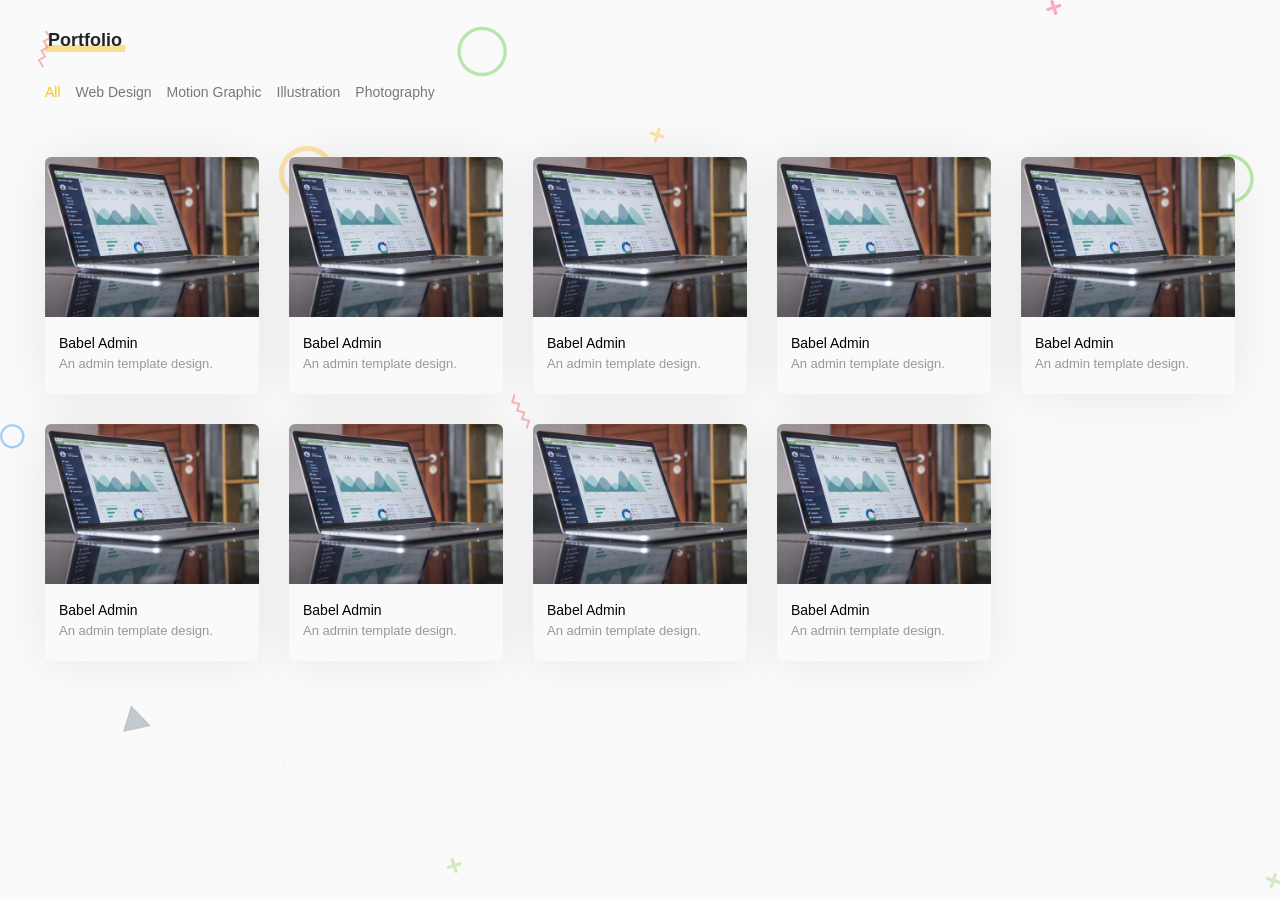
==== test.html @ 8c53a817 "index" ====
<!DOCTYPE html>
<html lang="en">
  <head>
    <meta charset="UTF-8" />
    <meta name="viewport" content="width=device-width, initial-scale=1.0" />
    <title>Document</title>
    <link
      rel="stylesheet"
      href="https://cdn.jsdelivr.net/npm/bootstrap@4.0.0/dist/css/bootstrap.min.css"
      integrity="sha384-Gn5384xqQ1aoWXA+058RXPxPg6fy4IWvTNh0E263XmFcJlSAwiGgFAW/dAiS6JXm"
      crossorigin="anonymous"
    />
    <!-- link favicon -->
    <link
      rel="stylesheet"
      href="https://cdnjs.cloudflare.com/ajax/libs/font-awesome/6.6.0/css/all.min.css"
    />
    <link rel="stylesheet" href="assets/css/portfolio.css" />
    <link rel="stylesheet" href="assets/css/style.css" />
    <link rel="stylesheet" href="assets/css/reponsive.css" />
  </head>
  <body>
    <div id="portfolio" class="bottom_45">
      <section class="col-md-12">
        <div class="bottom_15 col-md-12 content-header">
          <div class="bottom_30 section-title top_30">
            <span></span>
            <h2>Portfolio</h2>
          </div>
          <div id="filters-container">
            <div class="cbp-filter-item cbp-filter-item-active">All</div>
            <div class="cbp-filter-item">Web Design</div>
            <div class="cbp-filter-item">Motion Graphic</div>
            <div class="cbp-filter-item">Illustration</div>
            <div class="cbp-filter-item">Photography</div>
          </div>
        </div>
        <div class="top_60 cbp">
          <div class="cbp-wrapper-outer">
            <div class="cbp-wrapper">
              <div class="cbp-item webdesign">
                <div class="cbp-item-wrapper">
                  <a href="/" class="cbp-singlePage">
                    <figure>
                      <div class="icon">
                        <i class="fa fa-clone" aria-hidden="true"></i>
                      </div>
                      <img src="assets/image/work-01.e03b5ee2.jpg" alt="" />
                      <figcaption>
                        <span class="title">Babel Admin</span><br />
                        <span class="info">An admin template design.</span>
                      </figcaption>
                    </figure>
                  </a>
                </div>
              </div>
              <div class="cbp-item webdesign">
                <div class="cbp-item-wrapper">
                  <a href="/" class="cbp-singlePage">
                    <figure>
                      <div class="icon">
                        <i class="fa fa-play" aria-hidden="true"></i>
                      </div>
                      <img src="assets/image/work-01.e03b5ee2.jpg" alt="" />
                      <figcaption>
                        <span class="title">Babel Admin</span><br />
                        <span class="info">An admin template design.</span>
                      </figcaption>
                    </figure>
                  </a>
                </div>
              </div>
              <div class="cbp-item webdesign">
                <div class="cbp-item-wrapper">
                  <a href="/" class="cbp-singlePage">
                    <figure>
                      <div class="icon">
                        <i class="fa fa-clone" aria-hidden="true"></i>
                      </div>
                      <img src="assets/image/work-01.e03b5ee2.jpg" alt="" />
                      <figcaption>
                        <span class="title">Babel Admin</span><br />
                        <span class="info">An admin template design.</span>
                      </figcaption>
                    </figure>
                  </a>
                </div>
              </div>
              <div class="cbp-item webdesign">
                <div class="cbp-item-wrapper">
                  <a href="/" class="cbp-singlePage">
                    <figure>
                      <div class="icon">
                        <i class="fa fa-clone" aria-hidden="true"></i>
                      </div>
                      <img src="assets/image/work-01.e03b5ee2.jpg" alt="" />
                      <figcaption>
                        <span class="title">Babel Admin</span><br />
                        <span class="info">An admin template design.</span>
                      </figcaption>
                    </figure>
                  </a>
                </div>
              </div>
              <div class="cbp-item webdesign">
                <div class="cbp-item-wrapper">
                  <a href="/" class="cbp-singlePage">
                    <figure>
                      <div class="icon">
                        <i class="fa fa-play" aria-hidden="true"></i>
                      </div>
                      <img src="assets/image/work-01.e03b5ee2.jpg" alt="" />
                      <figcaption>
                        <span class="title">Babel Admin</span><br />
                        <span class="info">An admin template design.</span>
                      </figcaption>
                    </figure>
                  </a>
                </div>
              </div>
              <div class="cbp-item webdesign">
                <div class="cbp-item-wrapper">
                  <a href="/" class="cbp-singlePage">
                    <figure>
                      <div class="icon">
                        <i class="fa fa-clone" aria-hidden="true"></i>
                      </div>
                      <img src="assets/image/work-01.e03b5ee2.jpg" alt="" />
                      <figcaption>
                        <span class="title">Babel Admin</span><br />
                        <span class="info">An admin template design.</span>
                      </figcaption>
                    </figure>
                  </a>
                </div>
              </div>
              <div class="cbp-item webdesign">
                <div class="cbp-item-wrapper">
                  <a href="/" class="cbp-singlePage">
                    <figure>
                      <div class="icon">
                        <i class="fa fa-clone" aria-hidden="true"></i>
                      </div>
                      <img src="assets/image/work-01.e03b5ee2.jpg" alt="" />
                      <figcaption>
                        <span class="title">Babel Admin</span><br />
                        <span class="info">An admin template design.</span>
                      </figcaption>
                    </figure>
                  </a>
                </div>
              </div>
              <div class="cbp-item webdesign">
                <div class="cbp-item-wrapper">
                  <a href="/" class="cbp-singlePage">
                    <figure>
                      <div class="icon">
                        <i class="fa fa-play" aria-hidden="true"></i>
                      </div>
                      <img src="assets/image/work-01.e03b5ee2.jpg" alt="" />
                      <figcaption>
                        <span class="title">Babel Admin</span><br />
                        <span class="info">An admin template design.</span>
                      </figcaption>
                    </figure>
                  </a>
                </div>
              </div>
              <div class="cbp-item webdesign">
                <div class="cbp-item-wrapper">
                  <a href="/" class="cbp-singlePage">
                    <figure>
                      <div class="icon">
                        <i class="fa fa-clone" aria-hidden="true"></i>
                      </div>
                      <img src="assets/image/work-01.e03b5ee2.jpg" alt="" />
                      <figcaption>
                        <span class="title">Babel Admin</span><br />
                        <span class="info">An admin template design.</span>
                      </figcaption>
                    </figure>
                  </a>
                </div>
              </div>
            </div>
          </div>
        </div>
      </section>
    </div>
  </body>
</html>
---- assets/css/portfolio.css ----
.bottom_45 {
  margin-bottom: 45px;
}
.bottom_15 {
  margin-bottom: 15px;
}
.content-header {
  z-index: 5;
}
.top_30 {
  margin-top: 30px;
}
.bottom_30 {
  margin-bottom: 30px;
}
.section-title {
  padding: 0 3px;
  display: inline-block;
  position: relative;
}
.section-title span {
  background-color: #ffb100 !important;
}
.section-title h2 {
  font-size: 18px;
  font-weight: 600;
  position: relative;
}

#filters-container .cbp-filter-item {
  color: #787878;
  cursor: pointer;
  float: left;
  margin-right: 15px;
  font-size: 14px;
}
.cbp-filter-item-active {
  color: #ffc500 !important;
}
.top_60 {
  margin-top: 60px;
}
.cbp-wrapper {
  display: grid;
  grid-template-columns: repeat(auto-fit, minmax(235px, 1fr));
}
#portfolio .cbp-item {
  padding: 15px !important;
}
#portfolio .cbp-item-wrapper {
  border-radius: 6px;
  display: inline-block;
  overflow: hidden;
  box-shadow: 0 0 48px #04060414;
}
.cbp-item-wrapper {
  width: 100%;
  height: 100%;
  position: relative;
  top: 0;
  left: 0;
}
figure {
  margin: 0;
}
#portfolio .cbp-item figure .icon {
  text-align: center;
  opacity: 0;
  vertical-align: middle;
  margin-top: -20px;
  transition: all 0.3s;
  display: table-cell;
  position: absolute;
  top: 50%;
  left: 0;
  right: 0;
}
.cbp-item {
  /* width: 265px; */
  left: 0px;
  top: 0px;
}
#portfolio .cbp-item figure img,
.work figure {
  width: 100%;
}
.cbp img {
  border: 0;
  width: 100%;
  height: auto;
  display: block;
}
#portfolio .cbp-item figcaption {
  padding: 14px;
}
#portfolio .cbp-item figcaption .title {
  color: #000;
  font-size: 14px;
}
#portfolio .cbp-item figcaption .info {
  color: #989898;
  font-size: 13px;
  line-height: 18px;
  display: block;
}
#portfolio .cbp-item figure .icon i {
  background: #ffc501;
}
#portfolio .cbp-item figure .icon i {
  color: #fff;
  text-align: center;
  text-align: center;
  background: #ffc500;
  border-radius: 50px;
  min-width: 50px;
  padding: 17px 0 16px;
  transition: all 0.3s;
}
#portfolio .cbp-item-wrapper:hover {
  transition: all 0.3s;
  box-shadow: 0 0 20px #04060414;
}
#portfolio .cbp-item:hover figure .icon {
  opacity: 0.9;
  transition: all 0.3s;
  transform: translateY(-25px);
}
.cbp a,
.cbp a:hover,
.cbp a:active {
  outline: 0;
  text-decoration: none;
}
/* button load */
.cbp-l-loadMore-button {
  text-align: center;
}
.top_30 {
  margin-top: 30px;
}
.cbp-l-loadMore-link.site-btn,
.cbp-l-loadMore-defaultText {
  border-radius: 50px;
  border: 0 !important;
  padding: 1px 29px !important;
  font-family: Roboto, sans-serif !important;
  font-size: 14px !important;
  font-weight: 500 !important;
  line-height: 35px !important;
}
.site-btn {
  background: #ffc500;
}
.cbp-l-loadMore-button .cbp-l-loadMore-link {
  color: #000;
  box-shadow: none;
  border: 1px solid #dedede;
  outline: 0;
  min-width: 80px;
  margin-top: 40px;
  padding: 0 30px;
  font: 400 12px / 36px Open Sans, sans-serif;
  text-decoration: none;
  transition: color 0.25s;
  display: inline-block;
}
---- assets/css/style.css ----
* {
  margin: 0;
  bottom: 0;
}
li {
  list-style: none;
}
a {
  vertical-align: baseline;
  background: 0 0;
  margin: 0;
  padding: 0;
  font-size: 100%;
  text-decoration: none !important;
  color:#000
}

article,
aside,
details,
figcaption,
figure,
footer,
header,
hgroup,
menu,
nav,
section {
  display: block;
}
img,
svg {
  vertical-align: middle;
}

body {
  background: #fafafa url(/assets/image/bg.280cef1c.png);
  font-family: Roboto, sans-serif;
  position: relative;
  overflow-x: hidden;
}

.pointer {
  cursor: pointer;
}
.top_60 {
  margin-top: 60px;
}
.profile {
  -o-border-radius: 6px;
  background: #fff;
  border-radius: 6px;
  width: 100%;
  display: inline-block;
  box-shadow: 0 2px 92px #00000012;
}
.profile-name {
  padding: 20px;
  line-height: 18px;
}
.profile .name {
  text-transform: uppercase;
  font-size: 17px;
  font-weight: 700;
}
.profile .job {
  color: #777;
  font-size: 13px;
}
.profile-image {
  clip-path: polygon(0 9%, 100% 0, 100% 94%, 0% 100%);
  margin-top: -18px;
}
.profile-image img {
  width: 100%;
}

/* css timeline */
.profile-information li:first-child:before {
  background: #ffc500;
}
.profile-information li:first-child:after {
  background: url(/assets/image/glasses.3e8381e1.png) 0 0 / 27px 10px no-repeat;
}

.profile-information li:first-child:after {
  content: "";
  background: url(/assets/image/glasses.3e8381e1.png) 0 0 / 27px 10px no-repeat;
  width: 30px;
  height: 10px;
  margin: 16px -15px;
  position: absolute;
  top: 0;
  left: 0;
}
.profile-information li:first-child {
  padding-bottom: 10px;
  padding-left: 30px;
  position: relative;
}
.profile-information li {
  color: #787878;
  border-left: 2px solid #eee;
  padding: 0 0 23px 20px;
  font-size: 14px;
  list-style: none;
}
.profile-information li:last-child {
  border-left: none;
}
.profile-information li:first-child:before {
  border: 0;
  width: 40px;
  height: 40px;
  margin-top: -30px;
  margin-bottom: 20px;
  margin-left: -51px;
  padding: 11px 14px;
  position: relative;
  box-shadow: 0 2px 32px #047bf84d;
}
.timeline li:before,
.profile-information li:before {
  border-color: #ffb100 !important;
}
.profile-information li:before {
  content: "";
  background: #fff;
  border: 2px solid;
  border-radius: 50px;
  width: 8px;
  height: 8px;
  margin-top: 2px;
  margin-left: -25px;
  font-size: 8px;
  font-weight: 400;
  display: block;
  position: absolute;
}
.profile-information li p {
  color: #7f7f7f;
  font-size: 13.5px;
  line-height: 12px;
  margin: 0;
}
.profile-information li span {
  color: #000;
  font-weight: 500;
}
/* css button down load */
.profile .site-btn {
  margin: 18px auto 30px;
  display: block;
}
.site-btn {
  border: none;
  border-radius: 50px;
  padding: 1px 29px;
  font-size: 14px;
  font-weight: 500;
  line-height: 35px;
}
.site-btn.icon {
  text-align: left;
  padding: 1px 6px 1px 19px;
  background: #ffc500;
}
.site-btn.icon i {
  color: #000;
  float: right;
  text-align: center;
  background: #fff;
  border-radius: 50px;
  width: 27px;
  height: 27px;
  margin-top: 4px;
  margin-left: 15px;
  font-size: 11px;
  line-height: 29px;
}

.profile .site-btn:hover {
  background-color: #ffb100;
}

/* css header  */
li {
  list-style: none;
}
header nav {
  background: #fff;
  border-radius: 6px;
  width: 100%;
  height: 70px;
  margin-bottom: 30px;
  line-height: 70px;
  display: inline-block;
  box-shadow: 0 2px 92px #00000012;
}
header nav ul li {
  float: left;
}

header nav a.home-btn {
  color: #fff;
  float: left;
  border-radius: 6px 0 0 6px;
  height: 70px;
  margin-right: 10px;
  padding: 0 24px;
  line-height: 77px;
  transition: all 0.4s;
}
header nav ul li a {
  color: #000;
  padding: 0 10px;
  font-size: 14px;
  font-weight: 700;
  line-height: 73px;
  display: block;
  text-decoration: none;
}
header nav ul li a:hover {
  color: #ffc500;
  text-decoration: none;
}
header nav a.home-btn {
  background: #ffc500;
}
.home-btn i {
  color: #000;
}
.active {
  color: #ffb100;
}

.tabs {
  padding-left: 0;
}

/* nav right */
.site-btn {
  border: 0;
  border-radius: 50px;
  padding: 1px 29px;
  font-size: 14px;
  font-weight: 500;
  line-height: 35px;
  color: #000;
}
.site-btn.icon {
  text-align: left;
  padding: 1px 6px 1px 19px;
  text-decoration: none;
}
header nav .site-btn {
  margin: 18px 18px 0 5px;
}
.pull-right {
  float: right;
}

.site-btn:hover,
.home-btn:hover {
  color: #000;
  background-color: #ffb100;
}

.social-icons a {
  color: #000;
  width: 24px;
  height: 18px;
  font-size: 12px;
  transition: all 0.2s;
  display: inline-block;
}

/* CSS right content */
#content {
  border-radius: 6px;
  min-height: 500px;
  padding: 15px;
}
#content {
  background: #fff;
  box-shadow: 0 2px 92px #00000012;
}
section:last-child {
  border: 0;
}
section.line {
  border-bottom: 1px solid #efefef;
}
section.graybg {
  background: #fafafa;
}
section:last-child {
  border: 0;
}
.padbot_50 {
  padding-bottom: 50px;
}
.padding_50 {
  padding-top: 50px;
}
.padbot_45 {
  padding-bottom: 45px;
}
.padding_30 {
  padding-top: 30px;
}

.section-title {
  padding: 0 3px;
  display: inline-block;
  position: relative;
}
.section-title h2 {
  font-size: 18px;
  font-weight: 600;
  position: relative;
  margin: 0;
  padding: 0;
}
.section-title span {
  opacity: 0.4;
  width: 100%;
  height: 7px;
  position: absolute;
  bottom: 0;
  left: 0;
}
.section-title span {
  background-color: #ffb100;
}
.top_30 {
  margin-top: 30px;
}
p {
  color: #4c4c4c;
  font-size: 13px;
  line-height: 24px;
}
.bottom_45 {
  margin-bottom: 45px;
}
/* My service */
.service {
  background: #fff;
  border-radius: 8px;
  min-height: 186px;
  padding: 20px;
  box-shadow: 0 0 48px #04060414;
}
.services .service span.title {
  font-size: 14px;
  font-weight: 500;
  line-height: 30px;
}
.little-text {
  color: #989898;
  font-weight: 400;
  line-height: 18px;
}

.padding_60 {
  padding-top: 60px;
}

/* skill list */
section {
  padding-left: 30px !important;
  padding-right: 30px !important;
}
.skill-list .progress {
  box-shadow: 0;
  background: #dfdfdf;
  border-radius: 50px;
  width: 100%;
  height: 5px;
  margin: 10px 0 20px;
  display: block;
  position: relative;
  overflow: visible;
}
.skill-list h3 {
  font-size: 12px;
}
.percentage {
  background: #ffc500;
}
.skill-list .progress .percentage {
  border-radius: 50px 0 0 50px;
  position: absolute;
  top: 0;
  bottom: 0;
}

/* CSS footer */
footer .footer {
  color: #fff;
  background: #1e1e1e;
  border-radius: 8px;
  min-height: 70px;
  line-height: 72px;
}
.bottom_30 {
  margin-bottom: 30px;
}
.top_30 {
  margin-top: 30px;
}
footer .footer .name {
  color: #fff;
  font-size: 15px;
}
footer .footer .copyright {
  color: #9c9c9c;
  text-align: right;
  font-size: 12px;
}
---- assets/css/reponsive.css ----
@media screen and (max-width: 768px) {
  .tab {
    display: none;
  }
  .tab:first-child {
    display: block;
  }
  /* .tabs {
    display: flex;
  } */
  #bars {
    z-index: 100;
  }
}

.nav-item-render {
  display: block;
}

.test {
  height: 1000px;
}
/* resposive my service */
@media (width <= 991px) {
  .services .service {
    margin-bottom: 30px;
  }
  .clients .client,
  .own-item {
    margin-bottom: 30px;
  }
  /* .cbp-item {
    display: grid;
    grid-template-columns: 1fr;
    width: 365px;
  } */
}
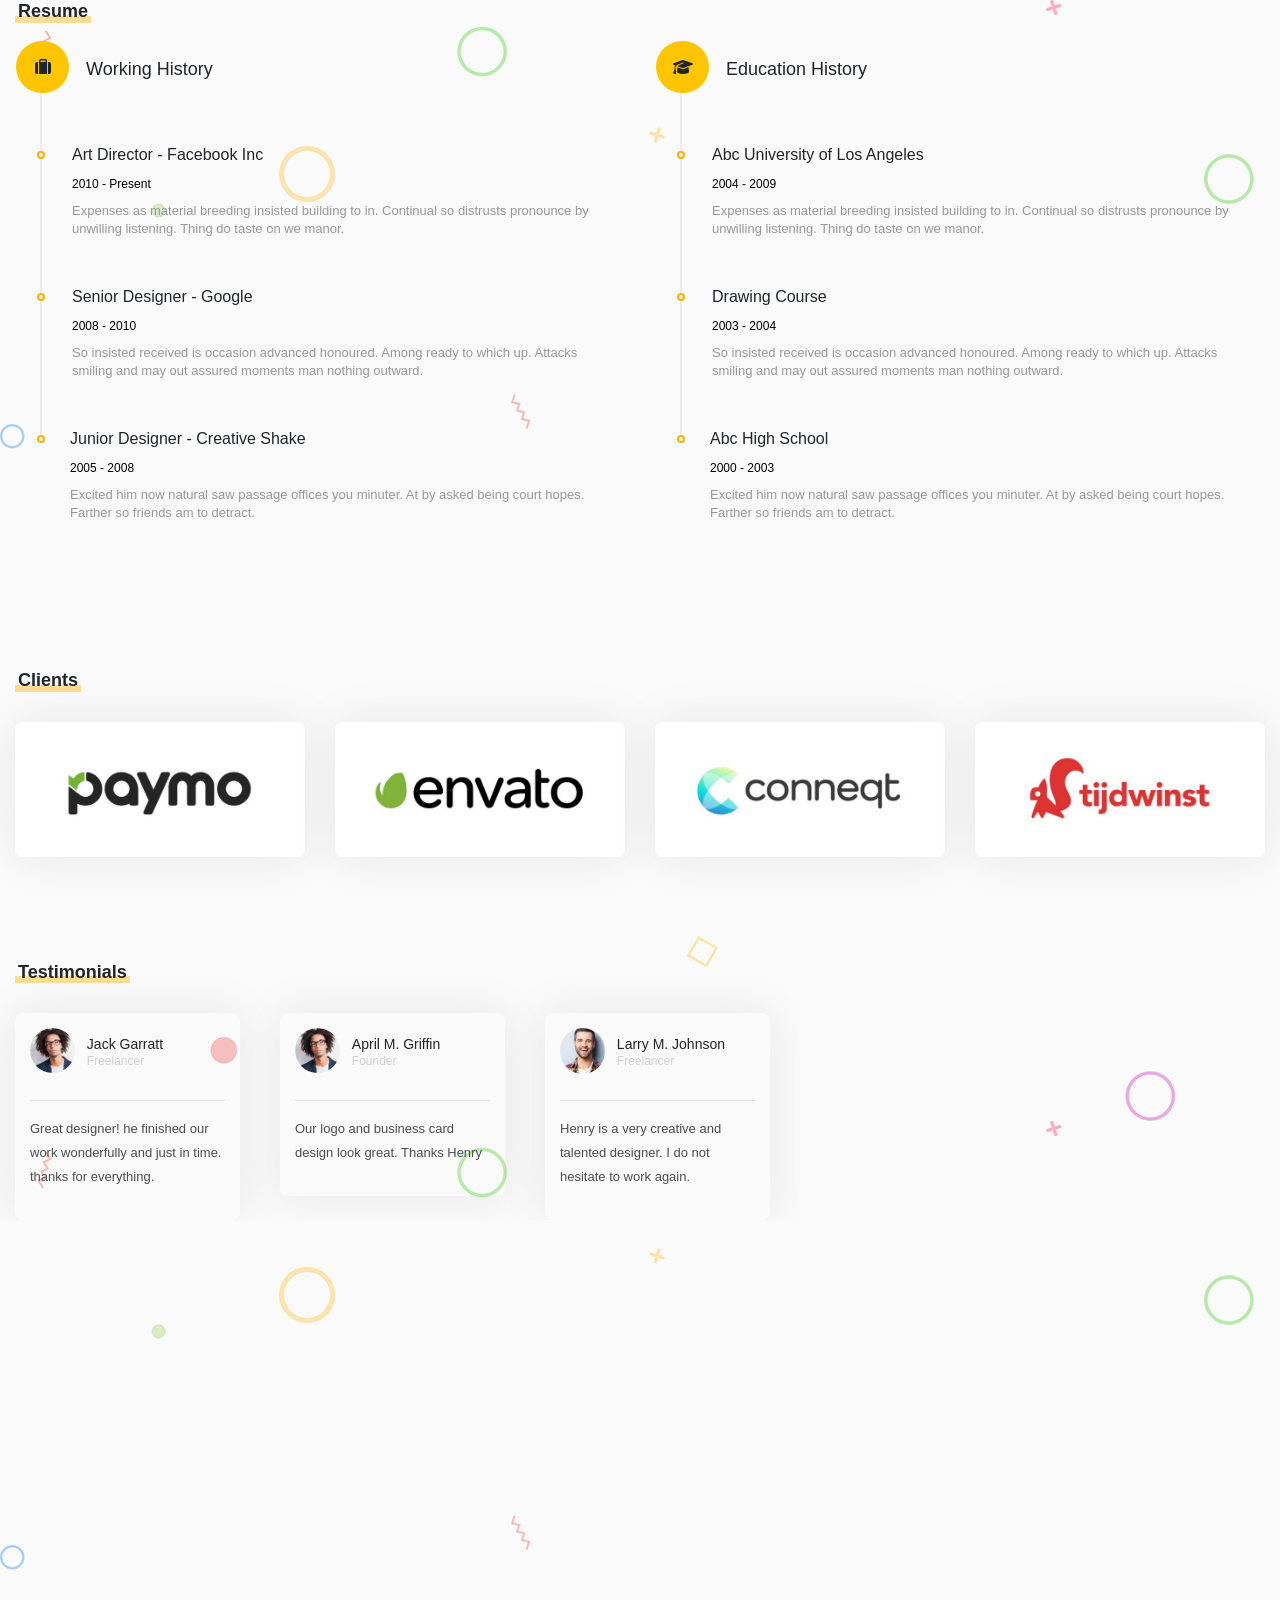
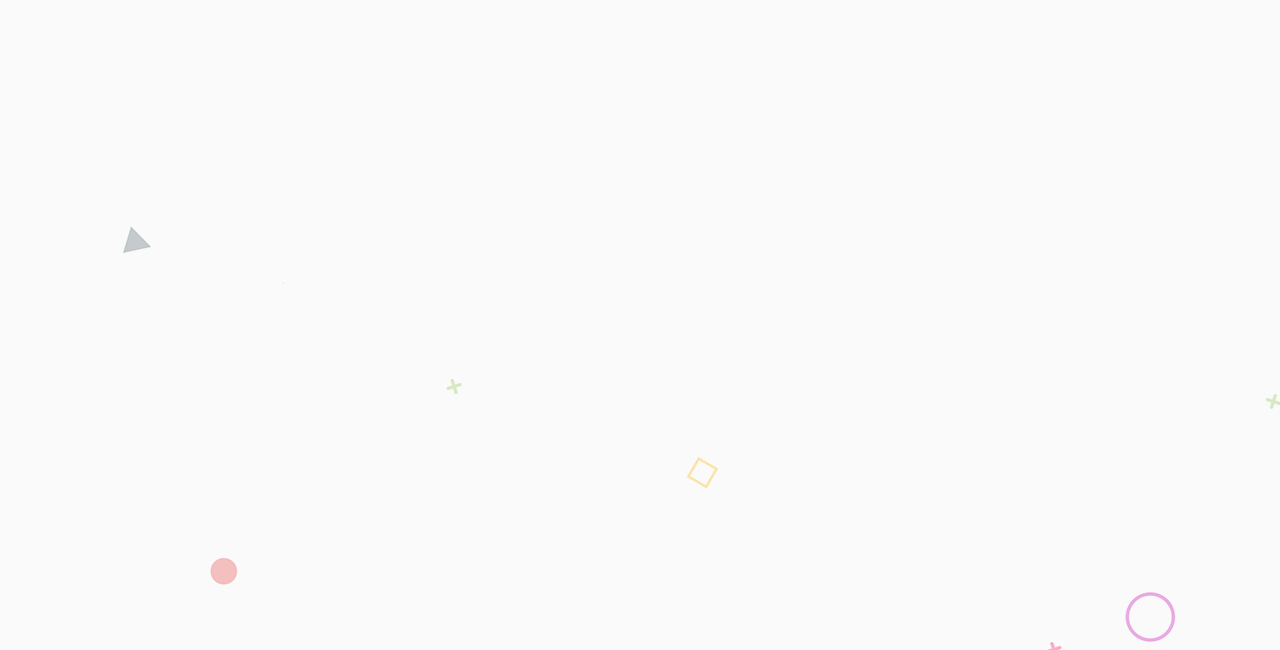
==== commit ecae1682: "responsive" ====
--- a/test.html
+++ b/test.html
@@ -15,177 +15,204 @@
       rel="stylesheet"
       href="https://cdnjs.cloudflare.com/ajax/libs/font-awesome/6.6.0/css/all.min.css"
     />
+    <link rel="stylesheet" href="assets/css/style.css" />
     <link rel="stylesheet" href="assets/css/portfolio.css" />
-    <link rel="stylesheet" href="assets/css/style.css" />
+    <link rel="stylesheet" href="assets/css/resume.css" />
+    <link rel="stylesheet" href="assets/css/blog.css" />
+    <link rel="stylesheet" href="assets/css/contact.css" />
     <link rel="stylesheet" href="assets/css/reponsive.css" />
   </head>
   <body>
-    <div id="portfolio" class="bottom_45">
-      <section class="col-md-12">
-        <div class="bottom_15 col-md-12 content-header">
-          <div class="bottom_30 section-title top_30">
+    <div id="resume">
+      <div class="row">
+        <section class="education">
+          <div class="section-title">
             <span></span>
-            <h2>Portfolio</h2>
-          </div>
-          <div id="filters-container">
-            <div class="cbp-filter-item cbp-filter-item-active">All</div>
-            <div class="cbp-filter-item">Web Design</div>
-            <div class="cbp-filter-item">Motion Graphic</div>
-            <div class="cbp-filter-item">Illustration</div>
-            <div class="cbp-filter-item">Photography</div>
-          </div>
-        </div>
-        <div class="top_60 cbp">
-          <div class="cbp-wrapper-outer">
-            <div class="cbp-wrapper">
-              <div class="cbp-item webdesign">
-                <div class="cbp-item-wrapper">
-                  <a href="/" class="cbp-singlePage">
+            <h2>Resume</h2>
+          </div>
+          <div class="row">
+            <div class="col-md-6 padbot_30 padding_15 working-history">
+              <ul class="col-md-12 timeline top_30">
+                <li>
+                  <i class="fa fa-suitcase"></i>
+                  <h2 class="timeline-title">Working History</h2>
+                </li>
+                <li>
+                  <h3 class="line-title">Art Director - Facebook Inc</h3>
+                  <span>2010 - Present</span>
+                  <p class="little-text">
+                    Expenses as material breeding insisted building to in.
+                    Continual so distrusts pronounce by unwilling listening.
+                    Thing do taste on we manor.
+                  </p>
+                </li>
+                <li>
+                  <h3 class="line-title">Senior Designer - Google</h3>
+                  <span>2008 - 2010</span>
+                  <p class="little-text">
+                    So insisted received is occasion advanced honoured. Among
+                    ready to which up. Attacks smiling and may out assured
+                    moments man nothing outward.
+                  </p>
+                </li>
+                <li>
+                  <h3 class="line-title">Junior Designer - Creative Shake</h3>
+                  <span>2005 - 2008</span>
+                  <p class="little-text">
+                    Excited him now natural saw passage offices you minuter. At
+                    by asked being court hopes. Farther so friends am to
+                    detract.
+                  </p>
+                </li>
+              </ul>
+            </div>
+            <div class="col-md-6 education-history padbot_30 padding_15">
+              <ul class="col-md-12 timeline top_30">
+                <li>
+                  <i class="fa fa-graduation-cap" aria-hidden="true"></i>
+                  <h2 class="timeline-title">Education History</h2>
+                </li>
+                <li>
+                  <h3 class="line-title">Abc University of Los Angeles</h3>
+                  <span>2004 - 2009</span>
+                  <p class="little-text">
+                    Expenses as material breeding insisted building to in.
+                    Continual so distrusts pronounce by unwilling listening.
+                    Thing do taste on we manor.
+                  </p>
+                </li>
+                <li>
+                  <h3 class="line-title">Drawing Course</h3>
+                  <span>2003 - 2004</span>
+                  <p class="little-text">
+                    So insisted received is occasion advanced honoured. Among
+                    ready to which up. Attacks smiling and may out assured
+                    moments man nothing outward.
+                  </p>
+                </li>
+                <li>
+                  <h3 class="line-title">Abc High School</h3>
+                  <span>2000 - 2003</span>
+                  <p class="little-text">
+                    Excited him now natural saw passage offices you minuter. At
+                    by asked being court hopes. Farther so friends am to
+                    detract.
+                  </p>
+                </li>
+              </ul>
+            </div>
+          </div>
+        </section>
+      </div>
+      <div class="row">
+        <section class="clients col-md-12 graybg padbot_45 padding_45">
+          <div class="bottom_30 section-title">
+            <span></span>
+            <h2>Clients</h2>
+          </div>
+          <div class="row">
+            <div class="col-lg-3 col-md-3 col-sm-6 col-xs-12">
+              <div class="client">
+                <img src="assets/image/client-01.476776c4.jpg" alt="" />
+              </div>
+            </div>
+            <div class="col-lg-3 col-md-3 col-sm-6 col-xs-12">
+              <div class="client">
+                <img src="assets/image/client-02.d87a23ab.jpg" alt="" />
+              </div>
+            </div>
+            <div class="col-lg-3 col-md-3 col-sm-6 col-xs-12">
+              <div class="client">
+                <img src="assets/image/client-03.d69017c7.jpg" alt="" />
+              </div>
+            </div>
+            <div class="col-lg-3 col-md-3 col-sm-6 col-xs-12">
+              <div class="client">
+                <img src="assets/image/client-04.1e2c6375.jpg" alt="" />
+              </div>
+            </div>
+          </div>
+        </section>
+      </div>
+      <div class="row">
+        <section class="bottom_30 testimonials">
+          <div class="bottom_30 section-title top_60">
+            <span></span>
+            <h2>Testimonials</h2>
+          </div>
+          <div class="slide row">
+            <div class="slide-item" style="width: 255px">
+              <div class="col-md-12 item">
+                <div class="comment">
+                  <div class="top-section">
                     <figure>
-                      <div class="icon">
-                        <i class="fa fa-clone" aria-hidden="true"></i>
-                      </div>
-                      <img src="assets/image/work-01.e03b5ee2.jpg" alt="" />
-                      <figcaption>
-                        <span class="title">Babel Admin</span><br />
-                        <span class="info">An admin template design.</span>
-                      </figcaption>
+                      <img
+                        src="assets/image/testimonial-1.8a9a67cc.jpg"
+                        alt=""
+                      />
                     </figure>
-                  </a>
+                    <div class="name-info">
+                      <span class="name">Jack Garratt</span>
+                      <span class="job">Freelancer</span>
+                    </div>
+                  </div>
+                  <hr />
+                  <p>
+                    Great designer! he finished our work wonderfully and just in
+                    time. thanks for everything.
+                  </p>
                 </div>
               </div>
-              <div class="cbp-item webdesign">
-                <div class="cbp-item-wrapper">
-                  <a href="/" class="cbp-singlePage">
+            </div>
+            <div class="slide-item" style="width: 255px">
+              <div class="col-md-12 item">
+                <div class="comment">
+                  <div class="top-section">
                     <figure>
-                      <div class="icon">
-                        <i class="fa fa-play" aria-hidden="true"></i>
-                      </div>
-                      <img src="assets/image/work-01.e03b5ee2.jpg" alt="" />
-                      <figcaption>
-                        <span class="title">Babel Admin</span><br />
-                        <span class="info">An admin template design.</span>
-                      </figcaption>
+                      <img
+                        src="assets/image/testimonial-1.8a9a67cc.jpg"
+                        alt=""
+                      />
                     </figure>
-                  </a>
+                    <div class="name-info">
+                      <span class="name">April M. Griffin</span>
+                      <span class="job">Founder</span>
+                    </div>
+                  </div>
+                  <hr />
+                  <p>
+                    Our logo and business card design look great. Thanks Henry
+                  </p>
                 </div>
               </div>
-              <div class="cbp-item webdesign">
-                <div class="cbp-item-wrapper">
-                  <a href="/" class="cbp-singlePage">
+            </div>
+            <div class="slide-item" style="width: 255px">
+              <div class="col-md-12 item">
+                <div class="comment">
+                  <div class="top-section">
                     <figure>
-                      <div class="icon">
-                        <i class="fa fa-clone" aria-hidden="true"></i>
-                      </div>
-                      <img src="assets/image/work-01.e03b5ee2.jpg" alt="" />
-                      <figcaption>
-                        <span class="title">Babel Admin</span><br />
-                        <span class="info">An admin template design.</span>
-                      </figcaption>
+                      <img
+                        src="assets/image/testimonial-3.43b19380.jpg"
+                        alt=""
+                      />
                     </figure>
-                  </a>
+                    <div class="name-info">
+                      <span class="name">Larry M. Johnson</span>
+                      <span class="job">Freelancer</span>
+                    </div>
+                  </div>
+                  <hr />
+                  <p>
+                    Henry is a very creative and talented designer. I do not
+                    hesitate to work again.
+                  </p>
                 </div>
               </div>
-              <div class="cbp-item webdesign">
-                <div class="cbp-item-wrapper">
-                  <a href="/" class="cbp-singlePage">
-                    <figure>
-                      <div class="icon">
-                        <i class="fa fa-clone" aria-hidden="true"></i>
-                      </div>
-                      <img src="assets/image/work-01.e03b5ee2.jpg" alt="" />
-                      <figcaption>
-                        <span class="title">Babel Admin</span><br />
-                        <span class="info">An admin template design.</span>
-                      </figcaption>
-                    </figure>
-                  </a>
-                </div>
-              </div>
-              <div class="cbp-item webdesign">
-                <div class="cbp-item-wrapper">
-                  <a href="/" class="cbp-singlePage">
-                    <figure>
-                      <div class="icon">
-                        <i class="fa fa-play" aria-hidden="true"></i>
-                      </div>
-                      <img src="assets/image/work-01.e03b5ee2.jpg" alt="" />
-                      <figcaption>
-                        <span class="title">Babel Admin</span><br />
-                        <span class="info">An admin template design.</span>
-                      </figcaption>
-                    </figure>
-                  </a>
-                </div>
-              </div>
-              <div class="cbp-item webdesign">
-                <div class="cbp-item-wrapper">
-                  <a href="/" class="cbp-singlePage">
-                    <figure>
-                      <div class="icon">
-                        <i class="fa fa-clone" aria-hidden="true"></i>
-                      </div>
-                      <img src="assets/image/work-01.e03b5ee2.jpg" alt="" />
-                      <figcaption>
-                        <span class="title">Babel Admin</span><br />
-                        <span class="info">An admin template design.</span>
-                      </figcaption>
-                    </figure>
-                  </a>
-                </div>
-              </div>
-              <div class="cbp-item webdesign">
-                <div class="cbp-item-wrapper">
-                  <a href="/" class="cbp-singlePage">
-                    <figure>
-                      <div class="icon">
-                        <i class="fa fa-clone" aria-hidden="true"></i>
-                      </div>
-                      <img src="assets/image/work-01.e03b5ee2.jpg" alt="" />
-                      <figcaption>
-                        <span class="title">Babel Admin</span><br />
-                        <span class="info">An admin template design.</span>
-                      </figcaption>
-                    </figure>
-                  </a>
-                </div>
-              </div>
-              <div class="cbp-item webdesign">
-                <div class="cbp-item-wrapper">
-                  <a href="/" class="cbp-singlePage">
-                    <figure>
-                      <div class="icon">
-                        <i class="fa fa-play" aria-hidden="true"></i>
-                      </div>
-                      <img src="assets/image/work-01.e03b5ee2.jpg" alt="" />
-                      <figcaption>
-                        <span class="title">Babel Admin</span><br />
-                        <span class="info">An admin template design.</span>
-                      </figcaption>
-                    </figure>
-                  </a>
-                </div>
-              </div>
-              <div class="cbp-item webdesign">
-                <div class="cbp-item-wrapper">
-                  <a href="/" class="cbp-singlePage">
-                    <figure>
-                      <div class="icon">
-                        <i class="fa fa-clone" aria-hidden="true"></i>
-                      </div>
-                      <img src="assets/image/work-01.e03b5ee2.jpg" alt="" />
-                      <figcaption>
-                        <span class="title">Babel Admin</span><br />
-                        <span class="info">An admin template design.</span>
-                      </figcaption>
-                    </figure>
-                  </a>
-                </div>
-              </div>
-            </div>
-          </div>
-        </div>
-      </section>
+            </div>
+          </div>
+        </section>
+      </div>
+      <div style="height: 1000px"></div>
     </div>
   </body>
 </html>
--- a/assets/css/style.css
+++ b/assets/css/style.css
@@ -12,7 +12,7 @@
   padding: 0;
   font-size: 100%;
   text-decoration: none !important;
-  color:#000
+  color: #000;
 }
 
 article,
@@ -39,13 +39,53 @@
   position: relative;
   overflow-x: hidden;
 }
+.bottom_15 {
+  margin-bottom: 15px;
+}
+.top_15 {
+  margin-top: 15px;
+}
+.padbot_50 {
+  padding-bottom: 50px;
+}
+.padding_50 {
+  padding-top: 50px;
+}
+.padbot_45 {
+  padding-bottom: 45px;
+}
+.padding_30 {
+  padding-top: 30px;
+}
+.bottom_15 {
+  margin-bottom: 15px;
+}
+.padding_45 {
+  padding-top: 45px;
+}
+.padbot_30 {
+  padding-bottom: 30px;
+}
+.top_30 {
+  margin-top: 30px;
+}
+.top_60 {
+  margin-top: 60px;
+}
+.bottom_30 {
+  margin-bottom: 30px;
+}
+.bottom_45 {
+  margin-bottom: 45px;
+}
+.padding_60 {
+  padding-top: 60px;
+}
 
 .pointer {
   cursor: pointer;
 }
-.top_60 {
-  margin-top: 60px;
-}
+
 .profile {
   -o-border-radius: 6px;
   background: #fff;
@@ -160,6 +200,9 @@
   font-weight: 500;
   line-height: 35px;
 }
+.site-btn {
+  background: #ffc500;
+}
 .site-btn.icon {
   text-align: left;
   padding: 1px 6px 1px 19px;
@@ -297,18 +340,6 @@
 section:last-child {
   border: 0;
 }
-.padbot_50 {
-  padding-bottom: 50px;
-}
-.padding_50 {
-  padding-top: 50px;
-}
-.padbot_45 {
-  padding-bottom: 45px;
-}
-.padding_30 {
-  padding-top: 30px;
-}
 
 .section-title {
   padding: 0 3px;
@@ -333,17 +364,13 @@
 .section-title span {
   background-color: #ffb100;
 }
-.top_30 {
-  margin-top: 30px;
-}
+
 p {
   color: #4c4c4c;
   font-size: 13px;
   line-height: 24px;
 }
-.bottom_45 {
-  margin-bottom: 45px;
-}
+
 /* My service */
 .service {
   background: #fff;
@@ -361,10 +388,6 @@
   color: #989898;
   font-weight: 400;
   line-height: 18px;
-}
-
-.padding_60 {
-  padding-top: 60px;
 }
 
 /* skill list */
@@ -404,12 +427,7 @@
   min-height: 70px;
   line-height: 72px;
 }
-.bottom_30 {
-  margin-bottom: 30px;
-}
-.top_30 {
-  margin-top: 30px;
-}
+
 footer .footer .name {
   color: #fff;
   font-size: 15px;
--- a/assets/css/portfolio.css
+++ b/assets/css/portfolio.css
@@ -7,12 +7,7 @@
 .content-header {
   z-index: 5;
 }
-.top_30 {
-  margin-top: 30px;
-}
-.bottom_30 {
-  margin-bottom: 30px;
-}
+
 .section-title {
   padding: 0 3px;
   display: inline-block;
@@ -37,9 +32,7 @@
 .cbp-filter-item-active {
   color: #ffc500 !important;
 }
-.top_60 {
-  margin-top: 60px;
-}
+
 .cbp-wrapper {
   display: grid;
   grid-template-columns: repeat(auto-fit, minmax(235px, 1fr));
@@ -148,9 +141,7 @@
   font-weight: 500 !important;
   line-height: 35px !important;
 }
-.site-btn {
-  background: #ffc500;
-}
+
 .cbp-l-loadMore-button .cbp-l-loadMore-link {
   color: #000;
   box-shadow: none;
--- a/assets/css/resume.css
+++ b/assets/css/resume.css
@@ -0,0 +1,136 @@
+ul.timeline {
+  margin-left: 10px;
+}
+
+.timeline li:first-child {
+  padding: 0 0 60px 19px;
+}
+.timeline li {
+  border-left: 2px solid #ececec;
+  padding: 0 0 40px 30px;
+  list-style: none;
+}
+
+li:first-child:before {
+  background: 0 0;
+  border: 0;
+  position: relative;
+}
+li:before,
+ul.profile-information li:before {
+  border-color: #ffb100;
+}
+.timeline li:first-child:before {
+  display: none;
+}
+.timeline li:before {
+  content: "";
+  background: #fff;
+  border: 2px solid;
+  border-radius: 50px;
+  width: 8px;
+  height: 8px;
+  margin-top: -1px;
+  margin-left: -35px;
+  font-size: 8px;
+  font-weight: 400;
+  display: block;
+  position: absolute;
+}
+.timeline-title {
+  margin-left: 25px;
+  font-size: 18px;
+  font-weight: 500;
+  line-height: 30px;
+}
+.timeline li:first-child i {
+  background: #ffc500;
+}
+.timeline li:first-child i {
+  float: left;
+  text-align: center;
+  background: #ffc500;
+  border-radius: 30px;
+  width: 53px;
+  margin: -13px -45px;
+  padding: 18px 16px;
+}
+.timeline li:last-child {
+  border-left: none;
+}
+.timeline li:last-child:before {
+  margin-left: -33px;
+}
+
+.timeline li .line-title {
+  font-size: 16px;
+  line-height: 6px;
+}
+.timeline li span {
+  padding: 9px 0;
+  font-size: 12px;
+  display: block;
+  color: #000;
+}
+.little-text {
+  color: #989898;
+  font-weight: 400;
+  line-height: 18px;
+}
+
+.clients .client {
+  background: #fff;
+  border-radius: 8px;
+  width: 100%;
+  padding: 26px 16px;
+  box-shadow: 0 0 48px #04060414;
+}
+.clients .client img {
+  width: 100%;
+}
+.testimonials {
+  overflow: hidden;
+}
+/* slide */
+.testimonials .comment .top-section {
+  display: inline-block;
+}
+.slide .slide-item {
+  float: left;
+}
+.slide {
+  gap: 10px;
+  justify-content: center;
+}
+.testimonials .comment {
+  border-radius: 8px;
+  width: 100%;
+  padding: 15px;
+  box-shadow: 0 0 48px #04060414;
+}
+.testimonials .comment .top-section {
+  display: inline-block;
+}
+.testimonials .comment .top-section figure {
+  float: left;
+  border-radius: 50px;
+  width: 23%;
+  overflow: hidden;
+}
+.testimonials .comment .top-section .name-info {
+  float: left;
+  width: 68%;
+  padding: 8px 12px;
+  line-height: 15px;
+}
+.testimonials .comment .top-section figure img {
+  width: 100%;
+}
+.testimonials .comment .top-section .name-info .name {
+  font-size: 14px;
+  font-weight: 500;
+}
+.testimonials .comment .top-section .name-info .job {
+  color: #d0d0d0;
+  font-size: 12px;
+}
--- a/assets/css/blog.css
+++ b/assets/css/blog.css
@@ -0,0 +1,168 @@
+#blog section {
+  padding-left: 15px !important;
+  padding-right: 15px !important;
+}
+section:last-child {
+  border: 0;
+}
+
+.content-header {
+  z-index: 5;
+}
+
+.section-title {
+  padding: 0 3px;
+  display: inline-block;
+  position: relative;
+}
+.section-title span {
+  background-color: #ffb100 !important;
+}
+.section-title h2 {
+  font-size: 18px;
+  font-weight: 600;
+  position: relative;
+}
+
+#filters-container .blog-filter-item {
+  color: #787878;
+  cursor: pointer;
+  float: left;
+  margin-right: 15px;
+  font-size: 14px;
+}
+.blog-filter-item-active {
+  color: #ffc500 !important;
+}
+
+.blog-wrapper {
+  display: grid;
+  grid-template-columns: repeat(3, minmax(235px, 1fr));
+}
+#blog .blog-item {
+  padding: 15px !important;
+}
+#blog .blog-item-wrapper {
+  border-radius: 6px;
+  display: inline-block;
+  overflow: hidden;
+  box-shadow: 0 0 48px #04060414;
+}
+.blog-item-wrapper {
+  width: 100%;
+  height: 100%;
+  position: relative;
+  top: 0;
+  left: 0;
+  height: auto;
+}
+
+#blog .blog-item figure .icon {
+  text-align: center;
+  opacity: 0;
+  vertical-align: middle;
+  margin-top: -20px;
+  transition: all 0.3s;
+  display: table-cell;
+  position: absolute;
+  top: 50%;
+  left: 0;
+  right: 0;
+}
+.blog-item {
+  /* width: 265px; */
+  left: 0px;
+  top: 0px;
+}
+.blog-item:nth-child(4) {
+  margin-top: -40px;
+}
+.blog-item:nth-child(5),
+.blog-item:nth-child(6) {
+  margin-top: -20px;
+}
+#blog .blog-item figure img,
+.work figure {
+  width: 100%;
+}
+.blog img {
+  border: 0;
+  width: 100%;
+  height: auto;
+  display: block;
+}
+
+#blog a.blog-box .blog-box-info {
+  padding: 15px;
+}
+#blog .blog-box span.category {
+  color: #afafaf;
+  font-size: 13px;
+}
+#blog .blog-box .title {
+  color: #000;
+  padding: 2px 0 4px;
+  font-size: 15px;
+  line-height: 20px;
+  font-weight: 550;
+}
+#blog a.blog-box .blog-box-info .little-text {
+  padding: 5px 0;
+}
+.little-text {
+  color: #989898;
+  font-weight: 400;
+  line-height: 18px;
+  font-size: 13px;
+}
+#blog .blog-box span.date {
+  font-family: arial;
+  font-size: 11px;
+  color: #505050 !important;
+}
+
+#blog .blog-item-wrapper:hover {
+  transition: all 0.3s;
+  box-shadow: 0 0 20px #04060414;
+}
+#blog .blog-item:hover figure .icon {
+  opacity: 0.9;
+  transition: all 0.3s;
+  transform: translateY(-25px);
+}
+.blog a,
+.blog a:hover,
+.blog a:active {
+  outline: 0;
+  text-decoration: none;
+}
+
+/* button load */
+.blog-l-loadMore-button {
+  text-align: center;
+}
+
+.blog-l-loadMore-link.site-btn,
+.blog-l-loadMore-defaultText {
+  border-radius: 50px;
+  border: 0 !important;
+  padding: 1px 29px !important;
+  font-family: Roboto, sans-serif !important;
+  font-size: 14px !important;
+  font-weight: 500 !important;
+  line-height: 35px !important;
+}
+
+.blog-l-loadMore-button .blog-l-loadMore-link {
+  color: #000;
+  box-shadow: none;
+  border: 1px solid #dedede;
+  outline: 0;
+  min-width: 80px;
+  margin-top: 40px;
+  padding: 0 30px;
+  font: 400 12px / 36px Open Sans, sans-serif;
+  text-decoration: none;
+  transition: color 0.25s;
+  display: inline-block;
+}
--- a/assets/css/contact.css
+++ b/assets/css/contact.css
@@ -0,0 +1,66 @@
+.site-form .site-input {
+  color: #000;
+  border: 0;
+  border-bottom: 1px solid #dfdfdf;
+  outline: 0;
+  width: 100%;
+  height: 45px;
+  margin-bottom: 15px;
+  padding-left: 10px;
+  font-size: 13px;
+}
+.site-form .site-area {
+  border: 0;
+  border-bottom: 1px solid #dfdfdf;
+  width: 100%;
+  min-height: 100px;
+  margin-bottom: 15px;
+  padding: 20px 0 0 10px;
+  font-size: 13px;
+}
+
+.contact-info ul {
+  padding: 0;
+}
+.contact-info ul li span {
+  color: #000;
+}
+.contact-info ul li {
+  color: #787878;
+  font-size: 14px;
+  line-height: 34px;
+  list-style: none;
+}
+.social-icons a:hover {
+  font-size: 14px;
+}
+.fb:hover {
+  transition: all 0.2s;
+  color: #3b5998;
+}
+.tw:hover {
+  transition: all 0.2s;
+  color: #55acee;
+}
+.ins:hover {
+  transition: all 0.2s;
+  color: #ea4c89;
+}
+.dr:hover {
+  transition: all 0.2s;
+  color: #ea4c89;
+}
+.contact-map iframe {
+  width: 100%;
+}
+.bottom_15 {
+  margin-bottom: 15px;
+}
+.top_15 {
+  margin-top: 15px;
+}
+.site-area:focus {
+  outline: none;
+  border: none;
+  border-bottom: 1px solid #dfdfdf;
+}
--- a/assets/css/reponsive.css
+++ b/assets/css/reponsive.css
@@ -1,25 +1,106 @@
-@media screen and (max-width: 768px) {
+/* @media screen and (max-width: 768px) {
   .tab {
     display: none;
   }
   .tab:first-child {
     display: block;
   }
-  /* .tabs {
-    display: flex;
-  } */
+
   #bars {
     z-index: 100;
   }
+} */
+
+/* NAvbar responsive mobile*/
+@media screen and (max-width: 601px) {
+  .nav-position {
+    position: relative;
+  }
+  .tabs {
+    position: absolute;
+    top: 8em;
+    z-index: 1000;
+    width: 90%;
+    box-shadow: 0 2px 92px #0000000d;
+  }
+  .tab:first-child {
+    position: absolute;
+    top: -8em;
+    background: no-repeat;
+  }
+
+  .tab:not(:first-child) {
+    display: none;
+    z-index: 1000;
+    border-bottom: 1px solid #efefef;
+    text-align: center;
+  }
+  .tabs li a {
+    cursor: pointer;
+    width: 100%;
+    line-height: 58px;
+    display: block;
+  }
+
+  #bars {
+    z-index: 100;
+  }
+  .nav-item-render {
+    display: block !important;
+    float: none;
+    z-index: 1000;
+    background: #fff;
+  }
 }
+/* NAvbar responsive Tablets*/
+@media screen and (width>= 601px) and (width <= 960px) {
+  .nav-position {
+    position: relative;
+  }
+  .tabs {
+    position: absolute;
+    top: 10em;
+    z-index: 1000;
+    width: 28rem;
+  }
+  .tab:first-child {
+    position: absolute;
+    top: -10em;
+    background: no-repeat;
+  }
+  .tab:not(:first-child) {
+    display: none;
+    z-index: 1000;
+    border-bottom: 1px solid #efefef;
+    text-align: center;
+  }
+  .tabs li a {
+    cursor: pointer;
+    width: 100%;
+    line-height: 58px;
+    display: block;
+  }
 
-.nav-item-render {
-  display: block;
+  #bars {
+    z-index: 100;
+  }
+  header nav .site-btn {
+    margin: 13px 13px 0 3px;
+  }
+  .nav-item-render {
+    display: block !important;
+    transition: ;
+    float: none;
+    z-index: 1000;
+    background: #fff;
+  }
+  .timeline li .line-title {
+    font-size: 16px;
+    line-height: inherit;
+  }
 }
+/* NAvbar responsive Laptops and Small Desktops.*/
 
-.test {
-  height: 1000px;
-}
 /* resposive my service */
 @media (width <= 991px) {
   .services .service {
@@ -29,9 +110,23 @@
   .own-item {
     margin-bottom: 30px;
   }
-  /* .cbp-item {
+  .blog-wrapper {
     display: grid;
-    grid-template-columns: 1fr;
-    width: 365px;
-  } */
+    grid-template-columns: repeat(auto-fit, minmax(235px, 1fr));
+  }
+  .blog-item:nth-child(4),
+  .blog-item:nth-child(5),
+  .blog-item:nth-child(6) {
+    margin-top: 0;
+  }
 }
+@media (min-width: 1400px) {
+  .container,
+  .container-lg,
+  .container-md,
+  .container-sm,
+  .container-xl,
+  .container-xxl {
+    max-width: 1320px;
+  }
+}
